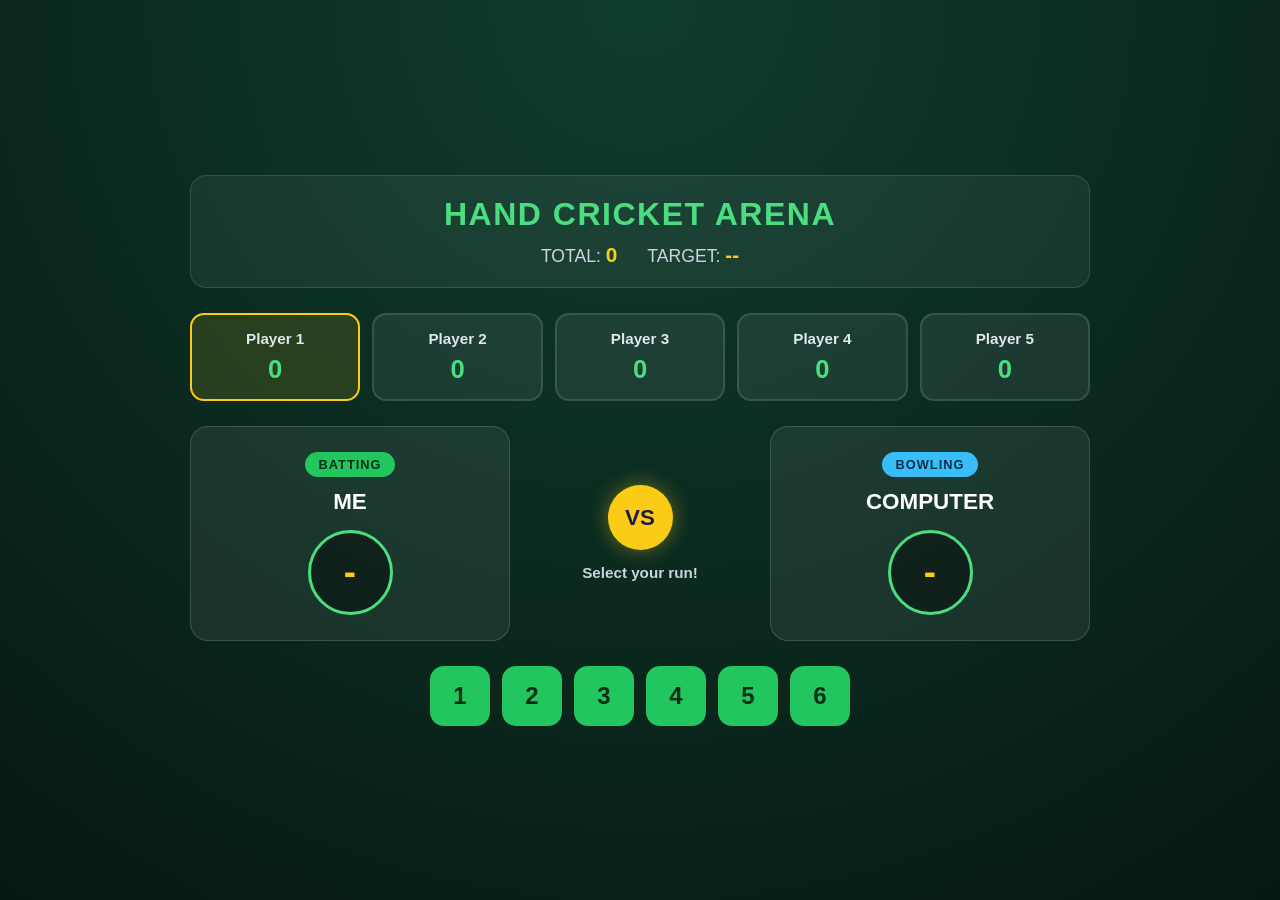
==== index.html @ 85adc46b "Initial project upload" ====
<!DOCTYPE html>
<html lang="en">

<head>
    <meta charset="UTF-8">
    <meta name="viewport" content="width=device-width, initial-scale=1.0" />
    <title>Hand Cricket - Match Arena</title>
    <link rel="stylesheet" href="./index.css" type="text/css" />
</head>

<body>
    <main class="index-overall">
        <div class="game-wrapper">
        <!-- 1. Game Title -->
        <header class="game-header">
            <h1 class="game-title">HAND CRICKET ARENA</h1>
            <div class="total-board">
                <span>TOTAL: <strong id="totalScore">0</strong></span>
                <span>TARGET: <strong id="targetScore">--</strong></span>
            </div>
        </header>

        <!-- 2. Five Player Boxes (Name + Individual Score) -->
        <section class="players-grid">
            <div class="player-box active-batter" id="box1">
                <div class="p-name" id="name1">Player 1</div>
                <div class="p-score" id="score1">0</div>
            </div>

            <div class="player-box" id="box2">
                <div class="p-name" id="name2">Player 2</div>
                <div class="p-score" id="score2">0</div>
            </div>

            <div class="player-box" id="box3">
                <div class="p-name" id="name3">Player 3</div>
                <div class="p-score" id="score3">0</div>
            </div>

            <div class="player-box" id="box4">
                <div class="p-name" id="name4">Player 4</div>
                <div class="p-score" id="score4">0</div>
            </div>

            <div class="player-box" id="box5">
                <div class="p-name" id="name5">Player 5</div>
                <div class="p-score" id="score5">0</div>
            </div>
        </section>

        <!-- 3. Three Boxes: Me | VS | Computer -->
        <section class="arena-grid">
            <!-- Box 1: Me -->
            <div class="arena-box side-box">
                <span class="role-tag batting-tag" id="meRole">BATTING</span>
                <h2>ME</h2>
                <div class="move-display" id="meMove">-</div>
            </div>

            <!-- Box 2: VS -->
            <div class="arena-box vs-box">
                <div class="vs-circle">VS</div>
                <p class="status-msg" id="commentary">Select your run!</p>
            </div>

            <!-- Box 3: Computer -->
            <div class="arena-box side-box">
                <span class="role-tag bowling-tag" id="compRole">BOWLING</span>
                <h2>COMPUTER</h2>
                <div class="move-display" id="compMove">-</div>
            </div>
        </section>

        <!-- Run Controls for your JS Logic -->
        <section class="controls">
            <button class="run-btn" data-run="1">1</button>
            <button class="run-btn" data-run="2">2</button>
            <button class="run-btn" data-run="3">3</button>
            <button class="run-btn" data-run="4">4</button>
            <button class="run-btn" data-run="5">5</button>
            <button class="run-btn" data-run="6">6</button>
        </section>
    </div>
    </main>
    <script src="./index.js"></script>
</body>

</html>
---- index.css ----
/* Toss page */

* {
  margin: 0;
  padding: 0;
  box-sizing: border-box;
  font-family: 'Rubik', sans-serif;
}

.toss-overall {
  background: radial-gradient(circle at top, #0f3d2e, #061812);
  color: #ffffff;
  min-height: 100vh;
  display: flex;
  justify-content: center;
  align-items: center;
}

.container {
  background: rgba(255, 255, 255, 0.06);
  border: 1px solid rgba(255, 255, 255, 0.15);
  border-radius: 20px;
  padding: 40px 30px;
  width: 90%;
  max-width: 450px;
  text-align: center;
  backdrop-filter: blur(10px);
  box-shadow: 0 15px 35px rgba(0, 0, 0, 0.5);
}

.title {
  font-size: 2.2rem;
  font-weight: 800;
  letter-spacing: 2px;
  color: #4ade80;
}

.subtitle {
  font-size: 1.1rem;
  color: #cbd5e1;
  margin-top: 8px;
}

.coin-display {
  margin: 35px 0;
  display: flex;
  justify-content: center;
}

.coin {
  width: 130px;
  height: 130px;
  border-radius: 50%;
  background: linear-gradient(145deg, #facc15, #ca8a04);
  color: #1e1b4b;
  font-size: 1.6rem;
  font-weight: 800;
  display: flex;
  justify-content: center;
  align-items: center;
  border: 6px solid #fef08a;
  box-shadow: 0 10px 25px rgba(250, 204, 21, 0.4);
}

.btn-group {
  display: flex;
  gap: 20px;
  justify-content: center;
}

.toss-btn {
  flex: 1;
  padding: 15px;
  font-size: 1.1rem;
  font-weight: 600;
  border: none;
  border-radius: 12px;
  background: #22c55e;
  color: #052e16;
  cursor: pointer;
  transition: transform 0.2s, background 0.2s;
}

.toss-btn:hover {
  background: #4ade80;
  transform: translateY(-3px);
}

.result-text {
  margin-top: 25px;
  font-size: 1rem;
  color: #94a3b8;
}

/* batting or bowling choose page */



.bat-or-bowl-overall {
  background: radial-gradient(circle at top, #0f3d2e, #061812);
  color: #ffffff;
  min-height: 100vh;
  display: flex;
  justify-content: center;
  align-items: center;
}

.container1 {
  width: 90%;
  max-width: 600px;
  text-align: center;
  padding: 30px;
}

.badge {
  background: #facc15;
  color: #1e1b4b;
  padding: 6px 16px;
  border-radius: 50px;
  font-size: 0.75rem;
  font-weight: 800;
  letter-spacing: 1px;
}

.title1 {
  font-size: 2.3rem;
  margin-top: 15px;
  font-weight: 800;
}

.subtitle1 {
  color: #94a3b8;
  margin-top: 6px;
  margin-bottom: 35px;
}

.choice-cards {
  display: flex;
  gap: 25px;
  justify-content: center;
  flex-wrap: wrap;
}

.card {
  background: rgba(255, 255, 255, 0.07);
  border: 2px solid rgba(255, 255, 255, 0.12);
  border-radius: 20px;
  padding: 35px 25px;
  width: 240px;
  cursor: pointer;
  transition: all 0.25s ease;
}

.card:hover {
  border-color: #4ade80;
  background: rgba(74, 222, 128, 0.12);
  transform: translateY(-6px);
}

.icon {
  font-size: 3.5rem;
  margin-bottom: 15px;
}

.card h2 {
  font-size: 1.4rem;
  color: #4ade80;
  margin-bottom: 8px;
}

.card p {
  font-size: 0.9rem;
  color: #cbd5e1;
}

/* player choose page */


.player-overall {
  background: radial-gradient(circle at top, #0f3d2e, #061812);
  color: #ffffff;
  min-height: 100vh;
  display: flex;
  justify-content: center;
  align-items: center;
  padding: 20px;
}

.container2 {
  background: rgba(255, 255, 255, 0.06);
  border: 1px solid rgba(255, 255, 255, 0.15);
  border-radius: 20px;
  padding: 35px 30px;
  width: 100%;
  max-width: 480px;
  box-shadow: 0 15px 35px rgba(0, 0, 0, 0.5);
}

.title2 {
  text-align: center;
  font-size: 1.9rem;
  font-weight: 800;
  color: #4ade80;
}

.subtitle2 {
  text-align: center;
  color: #94a3b8;
  font-size: 0.95rem;
  margin-top: 5px;
  margin-bottom: 25px;
}

.input-group {
  margin-bottom: 15px;
}

.input-group label {
  display: block;
  font-size: 0.85rem;
  color: #cbd5e1;
  margin-bottom: 6px;
  font-weight: 600;
}

.input-group input {
  width: 100%;
  padding: 12px 15px;
  border-radius: 10px;
  border: 1px solid rgba(255, 255, 255, 0.2);
  background: rgba(0, 0, 0, 0.35);
  color: #ffffff;
  font-size: 1rem;
  outline: none;
  transition: border-color 0.2s;
}

.input-group input:focus {
  border-color: #4ade80;
}

.start-btn {
  width: 100%;
  margin-top: 15px;
  padding: 15px;
  background: #22c55e;
  color: #052e16;
  font-size: 1.1rem;
  font-weight: 800;
  border: none;
  border-radius: 12px;
  cursor: pointer;
  transition: background 0.2s, transform 0.2s;
}

.start-btn:hover {
  background: #4ade80;
  transform: translateY(-2px);
}

/* game  page */

.index-overall {
  background: radial-gradient(circle at top, #0f3d2e, #061812);
  color: #ffffff;
  min-height: 100vh;
  display: flex;
  justify-content: center;
  align-items: center;
  padding: 20px;
}

.game-wrapper {
  width: 100%;
  max-width: 900px;
  display: flex;
  flex-direction: column;
  gap: 25px;
}

/* Header */
.game-header {
  text-align: center;
  background: rgba(255, 255, 255, 0.06);
  padding: 20px;
  border-radius: 16px;
  border: 1px solid rgba(255, 255, 255, 0.12);
}

.game-title {
  font-size: 2rem;
  font-weight: 800;
  color: #4ade80;
  letter-spacing: 1.5px;
}

.total-board {
  margin-top: 10px;
  display: flex;
  justify-content: center;
  gap: 30px;
  font-size: 1.1rem;
  color: #cbd5e1;
}

.total-board strong {
  color: #facc15;
  font-size: 1.3rem;
}

/* 5 Player Boxes */
.players-grid {
  display: grid;
  grid-template-columns: repeat(5, 1fr);
  gap: 12px;
}

.player-box {
  background: rgba(255, 255, 255, 0.07);
  border: 2px solid rgba(255, 255, 255, 0.12);
  border-radius: 14px;
  padding: 15px 10px;
  text-align: center;
  transition: 0.2s;
}

.player-box.active-batter {
  border-color: #facc15;
  background: rgba(250, 204, 21, 0.12);
}

.player-box.out {
  opacity: 0.45;
  border-color: #ef4444;
}

.p-name {
  font-size: 0.95rem;
  font-weight: 600;
  color: #e2e8f0;
  white-space: nowrap;
  overflow: hidden;
  text-overflow: ellipsis;
  margin-bottom: 8px;
}

.p-score {
  font-size: 1.6rem;
  font-weight: 800;
  color: #4ade80;
}

/* 3 Boxes: Me | VS | Computer */
.arena-grid {
  display: grid;
  grid-template-columns: 1fr 0.7fr 1fr;
  gap: 18px;
  align-items: stretch;
}

.arena-box {
  background: rgba(255, 255, 255, 0.07);
  border: 1px solid rgba(255, 255, 255, 0.15);
  border-radius: 18px;
  padding: 25px 15px;
  display: flex;
  flex-direction: column;
  align-items: center;
  justify-content: center;
  text-align: center;
}

.role-tag {
  padding: 5px 14px;
  border-radius: 50px;
  font-size: 0.8rem;
  font-weight: 800;
  letter-spacing: 1px;
  margin-bottom: 12px;
}

.batting-tag {
  background: #22c55e;
  color: #052e16;
}

.bowling-tag {
  background: #38bdf8;
  color: #082f49;
}

.side-box h2 {
  font-size: 1.4rem;
  font-weight: 800;
  margin-bottom: 15px;
}

.move-display {
  width: 85px;
  height: 85px;
  border-radius: 50%;
  background: rgba(0, 0, 0, 0.4);
  border: 3px solid #4ade80;
  display: flex;
  justify-content: center;
  align-items: center;
  font-size: 2.3rem;
  font-weight: 800;
  color: #facc15;
}

.vs-box {
  background: transparent;
  border: none;
}

.vs-circle {
  width: 65px;
  height: 65px;
  border-radius: 50%;
  background: #facc15;
  color: #1e1b4b;
  font-size: 1.4rem;
  font-weight: 800;
  display: flex;
  justify-content: center;
  align-items: center;
  box-shadow: 0 0 20px rgba(250, 204, 21, 0.4);
}

.status-msg {
  margin-top: 14px;
  font-size: 0.95rem;
  color: #cbd5e1;
  font-weight: 600;
}

/* Number Buttons */
.controls {
  display: flex;
  justify-content: center;
  gap: 12px;
  flex-wrap: wrap;
}

.run-btn {
  width: 60px;
  height: 60px;
  border-radius: 14px;
  border: none;
  background: #22c55e;
  color: #052e16;
  font-size: 1.5rem;
  font-weight: 800;
  cursor: pointer;
  transition: transform 0.15s, background 0.15s;
}

.run-btn:hover {
  background: #4ade80;
  transform: translateY(-4px);
}

/* Responsive */
@media (max-width: 700px) {
  .players-grid {
    grid-template-columns: repeat(2, 1fr);
  }
  .arena-grid {
    grid-template-columns: 1fr;
  }
}

/* win page */

.win-overall {
  background: radial-gradient(circle at top, #064e3b, #022c22);
  color: #ffffff;
  min-height: 100vh;
  display: flex;
  justify-content: center;
  align-items: center;
  padding: 20px;
}

.result-card {
  background: rgba(255, 255, 255, 0.08);
  border: 2px solid #4ade80;
  border-radius: 24px;
  padding: 45px 35px;
  max-width: 460px;
  width: 100%;
  text-align: center;
  box-shadow: 0 20px 50px rgba(74, 222, 128, 0.25);
}

.trophy {
  font-size: 4.5rem;
  margin-bottom: 10px;
}

.status-title {
  font-size: 2.6rem;
  font-weight: 800;
  color: #facc15;
  letter-spacing: 2px;
}

.status-desc {
  color: #d1fae5;
  margin-top: 10px;
  line-height: 1.5;
  font-size: 1rem;
}

.summary-box {
  display: flex;
  justify-content: space-around;
  background: rgba(0, 0, 0, 0.35);
  border-radius: 14px;
  padding: 20px;
  margin: 28px 0;
}

.stat span {
  display: block;
  font-size: 0.75rem;
  color: #94a3b8;
  margin-bottom: 5px;
  font-weight: 600;
}

.stat strong {
  font-size: 1.8rem;
  color: #4ade80;
}

.again-btn {
  width: 100%;
  padding: 15px;
  background: #facc15;
  color: #1e1b4b;
  font-size: 1.1rem;
  font-weight: 800;
  border: none;
  border-radius: 12px;
  cursor: pointer;
  transition: transform 0.2s, background 0.2s;
}

.again-btn:hover {
  background: #fde047;
  transform: translateY(-3px);
}

/* loss page */

.loss-overall {
  background: radial-gradient(circle at top, #450a0a, #1c0505);
  color: #ffffff;
  min-height: 100vh;
  display: flex;
  justify-content: center;
  align-items: center;
  padding: 20px;
}

.result-card1 {
  background: rgba(255, 255, 255, 0.06);
  border: 2px solid #ef4444;
  border-radius: 24px;
  padding: 45px 35px;
  max-width: 460px;
  width: 100%;
  text-align: center;
  box-shadow: 0 20px 50px rgba(239, 68, 68, 0.25);
}

.emoji1 {
  font-size: 4.5rem;
  margin-bottom: 10px;
}

.status-title1 {
  font-size: 2.6rem;
  font-weight: 800;
  color: #f87171;
  letter-spacing: 2px;
}

.status-desc1 {
  color: #fecaca;
  margin-top: 10px;
  line-height: 1.5;
  font-size: 1rem;
}

.summary-box1 {
  display: flex;
  justify-content: space-around;
  background: rgba(0, 0, 0, 0.35);
  border-radius: 14px;
  padding: 20px;
  margin: 28px 0;
}

.stat1 span {
  display: block;
  font-size: 0.75rem;
  color: #94a3b8;
  margin-bottom: 5px;
  font-weight: 600;
}

.stat1 strong {
  font-size: 1.8rem;
  color: #f87171;
}

.again-btn1 {
  width: 100%;
  padding: 15px;
  background: #ef4444;
  color: #ffffff;
  font-size: 1.1rem;
  font-weight: 800;
  border: none;
  border-radius: 12px;
  cursor: pointer;
  transition: transform 0.2s, background 0.2s;
}

.again-btn1:hover {
  background: #f87171;
  transform: translateY(-3px);
}
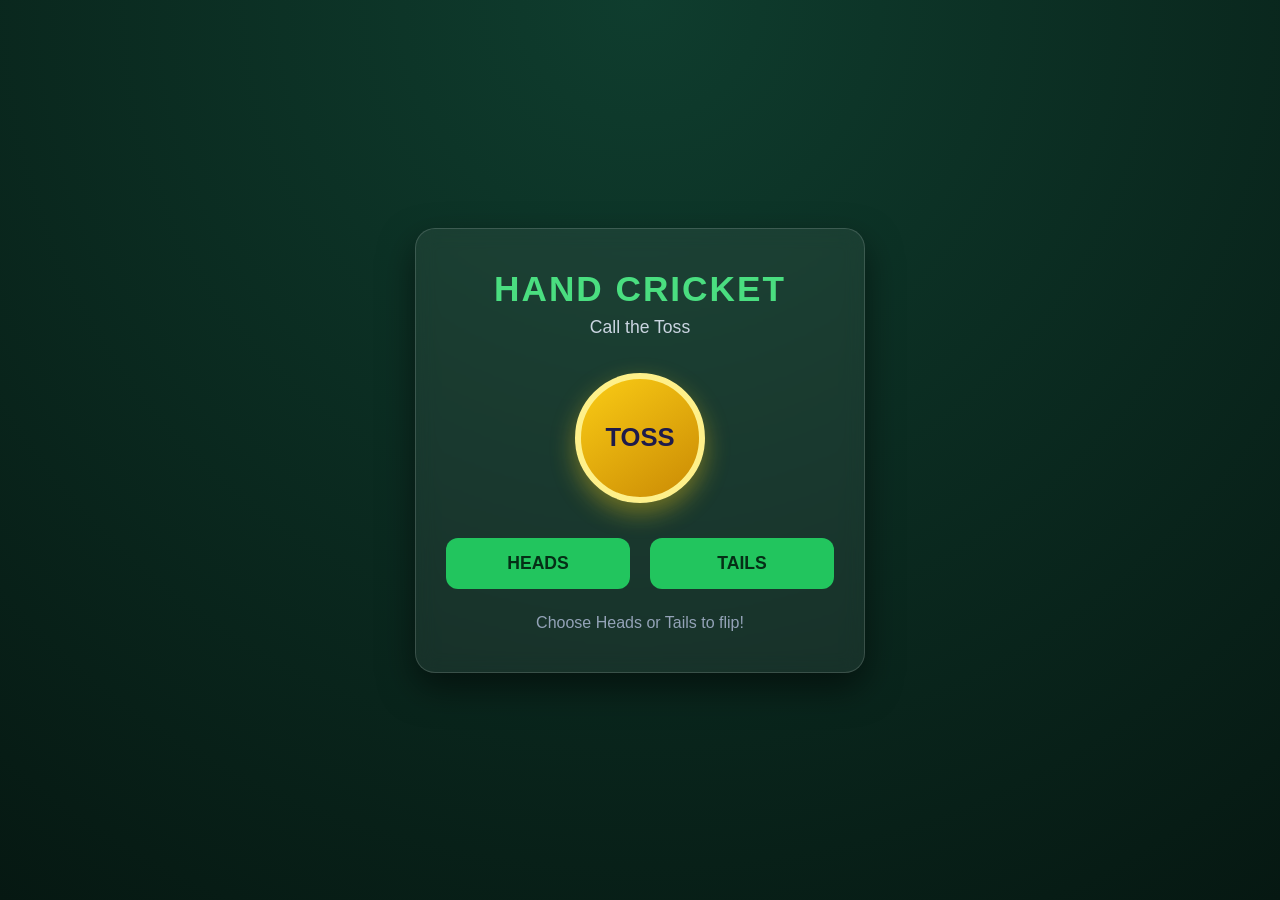
==== commit d1baac9b: "Updated design" ====
--- a/index.html
+++ b/index.html
@@ -4,82 +4,26 @@
 <head>
     <meta charset="UTF-8">
     <meta name="viewport" content="width=device-width, initial-scale=1.0" />
-    <title>Hand Cricket - Match Arena</title>
+    <title>Hand Cricket - Toss</title>
     <link rel="stylesheet" href="./index.css" type="text/css" />
 </head>
 
 <body>
-    <main class="index-overall">
-        <div class="game-wrapper">
-        <!-- 1. Game Title -->
-        <header class="game-header">
-            <h1 class="game-title">HAND CRICKET ARENA</h1>
-            <div class="total-board">
-                <span>TOTAL: <strong id="totalScore">0</strong></span>
-                <span>TARGET: <strong id="targetScore">--</strong></span>
-            </div>
-        </header>
+    <main class="toss-overall">
+        <div class="container">
+        <h1 class="title">HAND CRICKET</h1>
+        <p class="subtitle" id="tossResult">Call the Toss</p>
 
-        <!-- 2. Five Player Boxes (Name + Individual Score) -->
-        <section class="players-grid">
-            <div class="player-box active-batter" id="box1">
-                <div class="p-name" id="name1">Player 1</div>
-                <div class="p-score" id="score1">0</div>
-            </div>
+        <div class="coin-display">
+            <div class="coin" id="coin">TOSS</div>
+        </div>
 
-            <div class="player-box" id="box2">
-                <div class="p-name" id="name2">Player 2</div>
-                <div class="p-score" id="score2">0</div>
-            </div>
+        <div class="btn-group">
+            <button class="toss-btn" onclick="matchToss('heads')">HEADS</button>
+            <button class="toss-btn" onclick="matchToss('tails')">TAILS</button>
+        </div>
 
-            <div class="player-box" id="box3">
-                <div class="p-name" id="name3">Player 3</div>
-                <div class="p-score" id="score3">0</div>
-            </div>
-
-            <div class="player-box" id="box4">
-                <div class="p-name" id="name4">Player 4</div>
-                <div class="p-score" id="score4">0</div>
-            </div>
-
-            <div class="player-box" id="box5">
-                <div class="p-name" id="name5">Player 5</div>
-                <div class="p-score" id="score5">0</div>
-            </div>
-        </section>
-
-        <!-- 3. Three Boxes: Me | VS | Computer -->
-        <section class="arena-grid">
-            <!-- Box 1: Me -->
-            <div class="arena-box side-box">
-                <span class="role-tag batting-tag" id="meRole">BATTING</span>
-                <h2>ME</h2>
-                <div class="move-display" id="meMove">-</div>
-            </div>
-
-            <!-- Box 2: VS -->
-            <div class="arena-box vs-box">
-                <div class="vs-circle">VS</div>
-                <p class="status-msg" id="commentary">Select your run!</p>
-            </div>
-
-            <!-- Box 3: Computer -->
-            <div class="arena-box side-box">
-                <span class="role-tag bowling-tag" id="compRole">BOWLING</span>
-                <h2>COMPUTER</h2>
-                <div class="move-display" id="compMove">-</div>
-            </div>
-        </section>
-
-        <!-- Run Controls for your JS Logic -->
-        <section class="controls">
-            <button class="run-btn" data-run="1">1</button>
-            <button class="run-btn" data-run="2">2</button>
-            <button class="run-btn" data-run="3">3</button>
-            <button class="run-btn" data-run="4">4</button>
-            <button class="run-btn" data-run="5">5</button>
-            <button class="run-btn" data-run="6">6</button>
-        </section>
+        <p class="result-text" id="tossResult">Choose Heads or Tails to flip!</p>
     </div>
     </main>
     <script src="./index.js"></script>
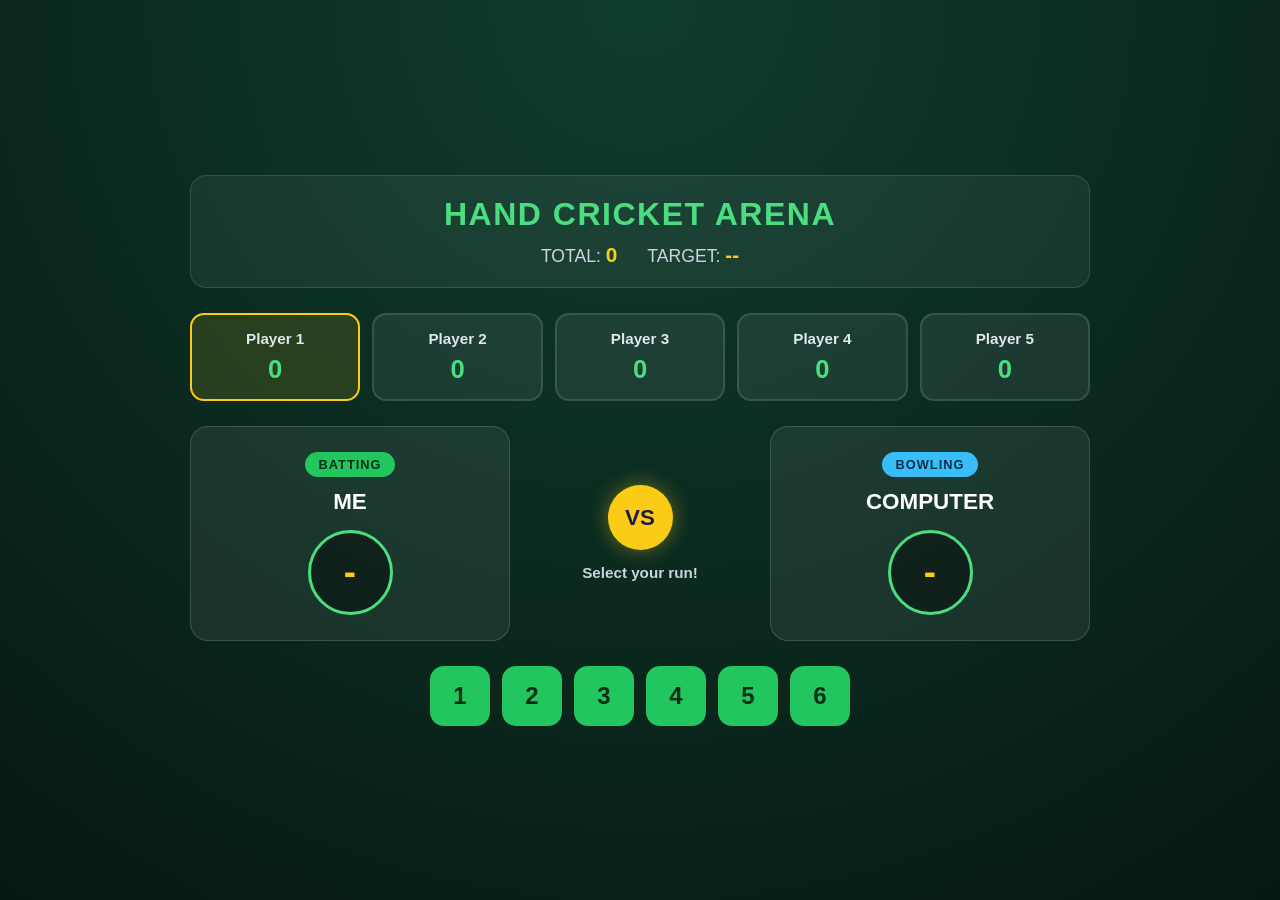
==== commit cee9583b: "Updated design" ====
--- a/index.html
+++ b/index.html
@@ -4,26 +4,82 @@
 <head>
     <meta charset="UTF-8">
     <meta name="viewport" content="width=device-width, initial-scale=1.0" />
-    <title>Hand Cricket - Toss</title>
+    <title>Hand Cricket - Match Arena</title>
     <link rel="stylesheet" href="./index.css" type="text/css" />
 </head>
 
 <body>
-    <main class="toss-overall">
-        <div class="container">
-        <h1 class="title">HAND CRICKET</h1>
-        <p class="subtitle" id="tossResult">Call the Toss</p>
+    <main class="index-overall">
+        <div class="game-wrapper">
+        <!-- 1. Game Title -->
+        <header class="game-header">
+            <h1 class="game-title">HAND CRICKET ARENA</h1>
+            <div class="total-board">
+                <span>TOTAL: <strong id="totalScore">0</strong></span>
+                <span>TARGET: <strong id="targetScore">--</strong></span>
+            </div>
+        </header>
 
-        <div class="coin-display">
-            <div class="coin" id="coin">TOSS</div>
-        </div>
+        <!-- 2. Five Player Boxes (Name + Individual Score) -->
+        <section class="players-grid">
+            <div class="player-box active-batter" id="box1">
+                <div class="p-name" id="name1">Player 1</div>
+                <div class="p-score" id="score1">0</div>
+            </div>
 
-        <div class="btn-group">
-            <button class="toss-btn" onclick="matchToss('heads')">HEADS</button>
-            <button class="toss-btn" onclick="matchToss('tails')">TAILS</button>
-        </div>
+            <div class="player-box" id="box2">
+                <div class="p-name" id="name2">Player 2</div>
+                <div class="p-score" id="score2">0</div>
+            </div>
 
-        <p class="result-text" id="tossResult">Choose Heads or Tails to flip!</p>
+            <div class="player-box" id="box3">
+                <div class="p-name" id="name3">Player 3</div>
+                <div class="p-score" id="score3">0</div>
+            </div>
+
+            <div class="player-box" id="box4">
+                <div class="p-name" id="name4">Player 4</div>
+                <div class="p-score" id="score4">0</div>
+            </div>
+
+            <div class="player-box" id="box5">
+                <div class="p-name" id="name5">Player 5</div>
+                <div class="p-score" id="score5">0</div>
+            </div>
+        </section>
+
+        <!-- 3. Three Boxes: Me | VS | Computer -->
+        <section class="arena-grid">
+            <!-- Box 1: Me -->
+            <div class="arena-box side-box">
+                <span class="role-tag batting-tag" id="meRole">BATTING</span>
+                <h2>ME</h2>
+                <div class="move-display" id="meMove">-</div>
+            </div>
+
+            <!-- Box 2: VS -->
+            <div class="arena-box vs-box">
+                <div class="vs-circle">VS</div>
+                <p class="status-msg" id="commentary">Select your run!</p>
+            </div>
+
+            <!-- Box 3: Computer -->
+            <div class="arena-box side-box">
+                <span class="role-tag bowling-tag" id="compRole">BOWLING</span>
+                <h2>COMPUTER</h2>
+                <div class="move-display" id="compMove">-</div>
+            </div>
+        </section>
+
+        <!-- Run Controls for your JS Logic -->
+        <section class="controls">
+            <button class="run-btn" data-run="1">1</button>
+            <button class="run-btn" data-run="2">2</button>
+            <button class="run-btn" data-run="3">3</button>
+            <button class="run-btn" data-run="4">4</button>
+            <button class="run-btn" data-run="5">5</button>
+            <button class="run-btn" data-run="6">6</button>
+        </section>
     </div>
     </main>
     <script src="./index.js"></script>
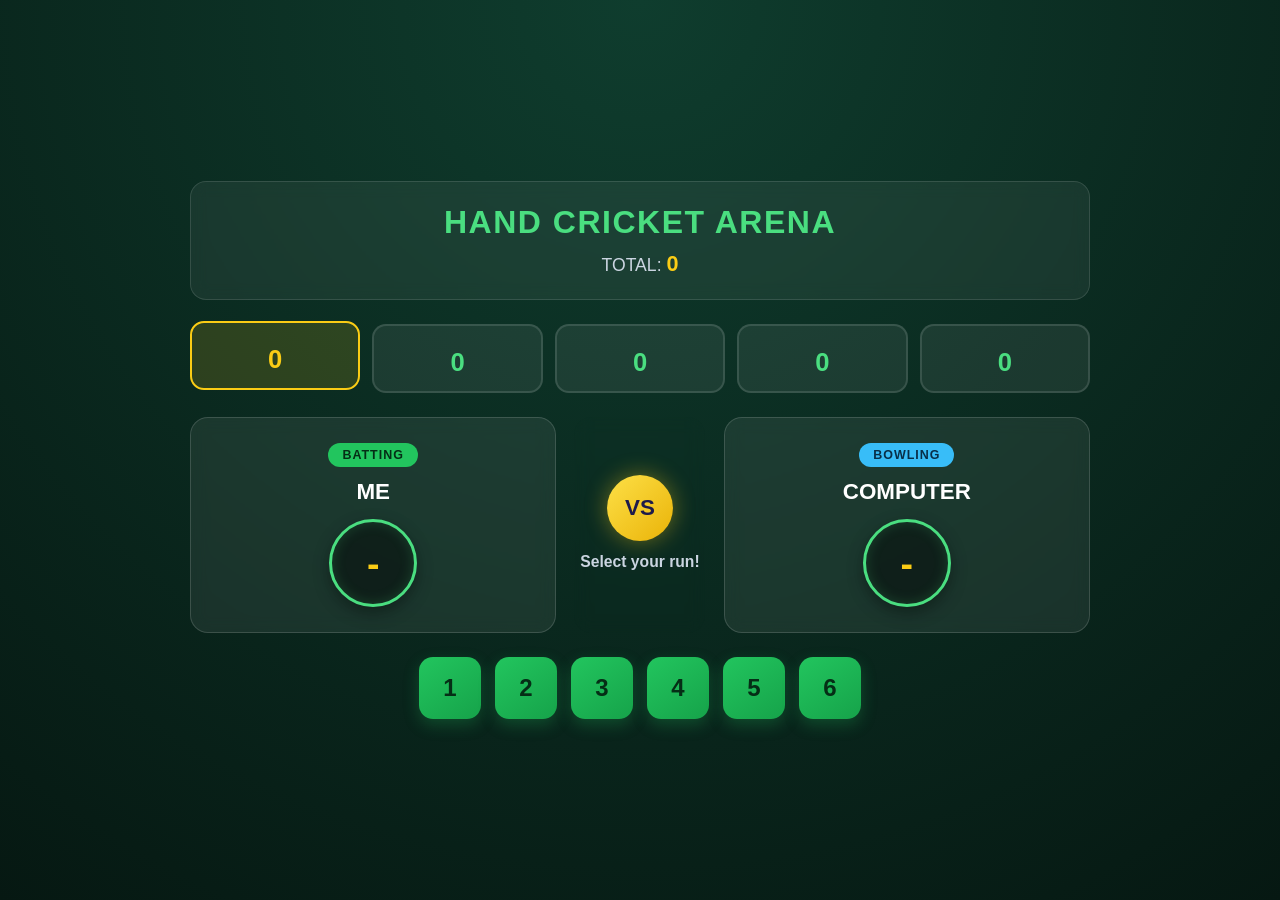
==== commit f705fe5a: "Updated design" ====
--- a/index.html
+++ b/index.html
@@ -16,34 +16,33 @@
             <h1 class="game-title">HAND CRICKET ARENA</h1>
             <div class="total-board">
                 <span>TOTAL: <strong id="totalScore">0</strong></span>
-                <span>TARGET: <strong id="targetScore">--</strong></span>
             </div>
         </header>
 
         <!-- 2. Five Player Boxes (Name + Individual Score) -->
         <section class="players-grid">
             <div class="player-box active-batter" id="box1">
-                <div class="p-name" id="name1">Player 1</div>
+                <div class="p-name"><h4 id="name1"> Player 1 </h4></div>
                 <div class="p-score" id="score1">0</div>
             </div>
 
             <div class="player-box" id="box2">
-                <div class="p-name" id="name2">Player 2</div>
+                <div class="p-name"><h4 id="name2"> Player 2 </h4></div>
                 <div class="p-score" id="score2">0</div>
             </div>
 
             <div class="player-box" id="box3">
-                <div class="p-name" id="name3">Player 3</div>
+                <div class="p-name"><h4 id="name3"> Player 3 </h4></div>
                 <div class="p-score" id="score3">0</div>
             </div>
 
             <div class="player-box" id="box4">
-                <div class="p-name" id="name4">Player 4</div>
+                <div class="p-name"><h4 id="name4"> Player 4 </h4></div>
                 <div class="p-score" id="score4">0</div>
             </div>
 
             <div class="player-box" id="box5">
-                <div class="p-name" id="name5">Player 5</div>
+                <div class="p-name"><h4 id="name5"> Player 5 </h4></div>
                 <div class="p-score" id="score5">0</div>
             </div>
         </section>
--- a/index.css
+++ b/index.css
@@ -1,4 +1,4 @@
-/* Toss page */
+/* player choose page */
 
 * {
   margin: 0;
@@ -6,175 +6,6 @@
   box-sizing: border-box;
   font-family: 'Rubik', sans-serif;
 }
-
-.toss-overall {
-  background: radial-gradient(circle at top, #0f3d2e, #061812);
-  color: #ffffff;
-  min-height: 100vh;
-  display: flex;
-  justify-content: center;
-  align-items: center;
-}
-
-.container {
-  background: rgba(255, 255, 255, 0.06);
-  border: 1px solid rgba(255, 255, 255, 0.15);
-  border-radius: 20px;
-  padding: 40px 30px;
-  width: 90%;
-  max-width: 450px;
-  text-align: center;
-  backdrop-filter: blur(10px);
-  box-shadow: 0 15px 35px rgba(0, 0, 0, 0.5);
-}
-
-.title {
-  font-size: 2.2rem;
-  font-weight: 800;
-  letter-spacing: 2px;
-  color: #4ade80;
-}
-
-.subtitle {
-  font-size: 1.1rem;
-  color: #cbd5e1;
-  margin-top: 8px;
-}
-
-.coin-display {
-  margin: 35px 0;
-  display: flex;
-  justify-content: center;
-}
-
-.coin {
-  width: 130px;
-  height: 130px;
-  border-radius: 50%;
-  background: linear-gradient(145deg, #facc15, #ca8a04);
-  color: #1e1b4b;
-  font-size: 1.6rem;
-  font-weight: 800;
-  display: flex;
-  justify-content: center;
-  align-items: center;
-  border: 6px solid #fef08a;
-  box-shadow: 0 10px 25px rgba(250, 204, 21, 0.4);
-}
-
-.btn-group {
-  display: flex;
-  gap: 20px;
-  justify-content: center;
-}
-
-.toss-btn {
-  flex: 1;
-  padding: 15px;
-  font-size: 1.1rem;
-  font-weight: 600;
-  border: none;
-  border-radius: 12px;
-  background: #22c55e;
-  color: #052e16;
-  cursor: pointer;
-  transition: transform 0.2s, background 0.2s;
-}
-
-.toss-btn:hover {
-  background: #4ade80;
-  transform: translateY(-3px);
-}
-
-.result-text {
-  margin-top: 25px;
-  font-size: 1rem;
-  color: #94a3b8;
-}
-
-/* batting or bowling choose page */
-
-
-
-.bat-or-bowl-overall {
-  background: radial-gradient(circle at top, #0f3d2e, #061812);
-  color: #ffffff;
-  min-height: 100vh;
-  display: flex;
-  justify-content: center;
-  align-items: center;
-}
-
-.container1 {
-  width: 90%;
-  max-width: 600px;
-  text-align: center;
-  padding: 30px;
-}
-
-.badge {
-  background: #facc15;
-  color: #1e1b4b;
-  padding: 6px 16px;
-  border-radius: 50px;
-  font-size: 0.75rem;
-  font-weight: 800;
-  letter-spacing: 1px;
-}
-
-.title1 {
-  font-size: 2.3rem;
-  margin-top: 15px;
-  font-weight: 800;
-}
-
-.subtitle1 {
-  color: #94a3b8;
-  margin-top: 6px;
-  margin-bottom: 35px;
-}
-
-.choice-cards {
-  display: flex;
-  gap: 25px;
-  justify-content: center;
-  flex-wrap: wrap;
-}
-
-.card {
-  background: rgba(255, 255, 255, 0.07);
-  border: 2px solid rgba(255, 255, 255, 0.12);
-  border-radius: 20px;
-  padding: 35px 25px;
-  width: 240px;
-  cursor: pointer;
-  transition: all 0.25s ease;
-}
-
-.card:hover {
-  border-color: #4ade80;
-  background: rgba(74, 222, 128, 0.12);
-  transform: translateY(-6px);
-}
-
-.icon {
-  font-size: 3.5rem;
-  margin-bottom: 15px;
-}
-
-.card h2 {
-  font-size: 1.4rem;
-  color: #4ade80;
-  margin-bottom: 8px;
-}
-
-.card p {
-  font-size: 0.9rem;
-  color: #cbd5e1;
-}
-
-/* player choose page */
-
 
 .player-overall {
   background: radial-gradient(circle at top, #0f3d2e, #061812);
@@ -633,4 +464,724 @@
 .again-btn1:hover {
   background: #f87171;
   transform: translateY(-3px);
+}
+
+/* player choose page */
+
+* {
+  margin: 0;
+  padding: 0;
+  box-sizing: border-box;
+  font-family: 'Rubik', sans-serif;
+}
+
+@keyframes fadeInUp {
+  from {
+    opacity: 0;
+    transform: translateY(18px) scale(0.98);
+  }
+  to {
+    opacity: 1;
+    transform: translateY(0) scale(1);
+  }
+}
+
+@keyframes pulseGold {
+  0%, 100% {
+    box-shadow: 0 0 0 0 rgba(250, 204, 21, 0.35);
+  }
+  50% {
+    box-shadow: 0 0 18px 3px rgba(250, 204, 21, 0.25);
+  }
+}
+
+@keyframes floatVS {
+  0%, 100% {
+    transform: translateY(0px) scale(1);
+  }
+  50% {
+    transform: translateY(-5px) scale(1.04);
+  }
+}
+
+@keyframes popMove {
+  0% {
+    transform: scale(0.75) rotate(-8deg);
+    opacity: 0.5;
+  }
+  70% {
+    transform: scale(1.08) rotate(3deg);
+  }
+  100% {
+    transform: scale(1) rotate(0deg);
+    opacity: 1;
+  }
+}
+
+@keyframes trophyBounce {
+  0%, 100% {
+    transform: translateY(0) scale(1);
+  }
+  50% {
+    transform: translateY(-10px) scale(1.06);
+  }
+}
+
+@keyframes shakeLoss {
+  0%, 100% { transform: translateX(0); }
+  20% { transform: translateX(-6px); }
+  40% { transform: translateX(6px); }
+  60% { transform: translateX(-4px); }
+  80% { transform: translateX(4px); }
+}
+
+.player-overall {
+  background: radial-gradient(circle at top, #0f3d2e, #061812);
+  color: #ffffff;
+  min-height: 100dvh;
+  display: flex;
+  justify-content: center;
+  align-items: center;
+  padding: clamp(14px, 4vw, 28px);
+}
+
+.container2 {
+  background: rgba(255, 255, 255, 0.06);
+  backdrop-filter: blur(10px);
+  border: 1px solid rgba(255, 255, 255, 0.15);
+  border-radius: 20px;
+  padding: clamp(24px, 5vw, 35px) clamp(20px, 5vw, 30px);
+  width: 100%;
+  max-width: 480px;
+  box-shadow: 0 15px 35px rgba(0, 0, 0, 0.5);
+  animation: fadeInUp 0.45s cubic-bezier(0.22, 1, 0.36, 1) both;
+}
+
+.title2 {
+  text-align: center;
+  font-size: clamp(1.5rem, 4.5vw, 1.9rem);
+  font-weight: 800;
+  color: #4ade80;
+  letter-spacing: 0.5px;
+}
+
+.subtitle2 {
+  text-align: center;
+  color: #94a3b8;
+  font-size: clamp(0.85rem, 2.5vw, 0.95rem);
+  margin-top: 6px;
+  margin-bottom: 24px;
+}
+
+.input-group {
+  margin-bottom: 15px;
+}
+
+.input-group label {
+  display: block;
+  font-size: 0.85rem;
+  color: #cbd5e1;
+  margin-bottom: 6px;
+  font-weight: 600;
+  transition: color 0.2s ease;
+}
+
+.input-group:focus-within label {
+  color: #4ade80;
+}
+
+.input-group input {
+  width: 100%;
+  padding: 12px 15px;
+  border-radius: 10px;
+  border: 1px solid rgba(255, 255, 255, 0.2);
+  background: rgba(0, 0, 0, 0.35);
+  color: #ffffff;
+  font-size: 1rem;
+  outline: none;
+  transition: border-color 0.25s ease, box-shadow 0.25s ease, background-color 0.25s ease, transform 0.2s ease;
+}
+
+.input-group input:hover {
+  border-color: rgba(74, 222, 128, 0.55);
+  background: rgba(0, 0, 0, 0.45);
+}
+
+.input-group input:focus {
+  border-color: #4ade80;
+  background: rgba(0, 0, 0, 0.55);
+  box-shadow: 0 0 0 3px rgba(74, 222, 128, 0.2);
+}
+
+.start-btn {
+  width: 100%;
+  margin-top: 15px;
+  padding: 15px;
+  background: linear-gradient(135deg, #22c55e, #16a34a);
+  color: #052e16;
+  font-size: clamp(1rem, 3vw, 1.1rem);
+  font-weight: 800;
+  border: none;
+  border-radius: 12px;
+  cursor: pointer;
+  box-shadow: 0 8px 20px rgba(34, 197, 94, 0.25);
+  transition: background 0.25s ease, transform 0.2s ease, box-shadow 0.25s ease;
+}
+
+.start-btn:hover {
+  background: linear-gradient(135deg, #4ade80, #22c55e);
+  transform: translateY(-2px);
+  box-shadow: 0 12px 24px rgba(74, 222, 128, 0.35);
+}
+
+.start-btn:active {
+  transform: translateY(0) scale(0.98);
+}
+
+/* game page */
+
+.index-overall {
+  background: radial-gradient(circle at top, #0f3d2e, #061812);
+  color: #ffffff;
+  min-height: 100dvh;
+  display: flex;
+  justify-content: center;
+  align-items: center;
+  padding: clamp(12px, 3vw, 24px);
+}
+
+.game-wrapper {
+  width: 100%;
+  max-width: 900px;
+  display: flex;
+  flex-direction: column;
+  gap: clamp(16px, 3vw, 24px);
+  animation: fadeInUp 0.4s ease both;
+}
+
+/* Header */
+.game-header {
+  text-align: center;
+  background: rgba(255, 255, 255, 0.06);
+  backdrop-filter: blur(8px);
+  padding: clamp(16px, 3vw, 22px);
+  border-radius: 16px;
+  border: 1px solid rgba(255, 255, 255, 0.12);
+  transition: border-color 0.25s ease;
+}
+
+.game-header:hover {
+  border-color: rgba(74, 222, 128, 0.35);
+}
+
+.game-title {
+  font-size: clamp(1.45rem, 4vw, 2rem);
+  font-weight: 800;
+  color: #4ade80;
+  letter-spacing: 1.5px;
+}
+
+.total-board {
+  margin-top: 10px;
+  display: flex;
+  justify-content: center;
+  align-items: center;
+  flex-wrap: wrap;
+  gap: 12px 30px;
+  font-size: clamp(0.95rem, 2.5vw, 1.1rem);
+  color: #cbd5e1;
+}
+
+.total-board strong {
+  color: #facc15;
+  font-size: clamp(1.15rem, 3vw, 1.35rem);
+  transition: transform 0.2s ease;
+}
+
+/* 5 Player Boxes */
+.players-grid {
+  display: grid;
+  grid-template-columns: repeat(5, 1fr);
+  gap: 12px;
+}
+
+.player-box {
+  background: rgba(255, 255, 255, 0.07);
+  border: 2px solid rgba(255, 255, 255, 0.12);
+  border-radius: 14px;
+  padding: 14px 10px;
+  text-align: center;
+  transition: transform 0.22s ease, border-color 0.22s ease, background-color 0.22s ease, box-shadow 0.22s ease, opacity 0.25s ease;
+}
+
+.player-box:hover:not(.out) {
+  transform: translateY(-3px);
+  border-color: rgba(74, 222, 128, 0.45);
+  background: rgba(255, 255, 255, 0.1);
+}
+
+.player-box.active-batter {
+  border-color: #facc15;
+  background: rgba(250, 204, 21, 0.14);
+  transform: translateY(-3px);
+  animation: pulseGold 2s infinite ease-in-out;
+}
+
+.player-box.out {
+  opacity: 0.45;
+  border-color: #ef4444;
+  background: rgba(239, 68, 68, 0.08);
+}
+
+.p-name {
+  font-size: 0.92rem;
+  font-weight: 600;
+  color: #e2e8f0;
+  white-space: nowrap;
+  overflow: hidden;
+  text-overflow: ellipsis;
+  margin-bottom: 8px;
+}
+
+.p-score {
+  font-size: clamp(1.3rem, 3vw, 1.6rem);
+  font-weight: 800;
+  color: #4ade80;
+}
+
+.player-box.active-batter .p-score {
+  color: #facc15;
+}
+
+.player-box.out .p-score {
+  color: #f87171;
+}
+
+/* 3 Boxes: Me | VS | Computer */
+.arena-grid {
+  display: grid;
+  grid-template-columns: 1fr auto 1fr;
+  gap: 18px;
+  align-items: stretch;
+}
+
+.arena-box {
+  background: rgba(255, 255, 255, 0.07);
+  backdrop-filter: blur(8px);
+  border: 1px solid rgba(255, 255, 255, 0.15);
+  border-radius: 18px;
+  padding: clamp(18px, 3vw, 25px) 16px;
+  display: flex;
+  flex-direction: column;
+  align-items: center;
+  justify-content: center;
+  text-align: center;
+  transition: transform 0.25s ease, border-color 0.25s ease, box-shadow 0.25s ease;
+}
+
+.side-box:hover {
+  transform: translateY(-3px);
+  border-color: rgba(74, 222, 128, 0.4);
+  box-shadow: 0 10px 24px rgba(0, 0, 0, 0.3);
+}
+
+.role-tag {
+  padding: 5px 14px;
+  border-radius: 50px;
+  font-size: 0.78rem;
+  font-weight: 800;
+  letter-spacing: 1px;
+  margin-bottom: 12px;
+  transition: transform 0.2s ease;
+}
+
+.arena-box:hover .role-tag {
+  transform: scale(1.05);
+}
+
+.batting-tag {
+  background: #22c55e;
+  color: #052e16;
+}
+
+.bowling-tag {
+  background: #38bdf8;
+  color: #082f49;
+}
+
+.side-box h2 {
+  font-size: clamp(1.15rem, 3vw, 1.4rem);
+  font-weight: 800;
+  margin-bottom: 14px;
+  word-break: break-word;
+}
+
+.move-display {
+  width: clamp(72px, 14vw, 88px);
+  height: clamp(72px, 14vw, 88px);
+  border-radius: 50%;
+  background: rgba(0, 0, 0, 0.42);
+  border: 3px solid #4ade80;
+  display: flex;
+  justify-content: center;
+  align-items: center;
+  font-size: clamp(1.75rem, 4.5vw, 2.35rem);
+  font-weight: 800;
+  color: #facc15;
+  box-shadow: inset 0 0 14px rgba(74, 222, 128, 0.18), 0 6px 16px rgba(0, 0, 0, 0.35);
+  animation: popMove 0.28s cubic-bezier(0.22, 1, 0.36, 1);
+  transition: transform 0.2s ease, border-color 0.2s ease;
+}
+
+.move-display:hover {
+  transform: scale(1.06);
+  border-color: #facc15;
+}
+
+.vs-box {
+  background: transparent;
+  border: none;
+  padding: 6px;
+}
+
+.vs-circle {
+  width: clamp(54px, 10vw, 66px);
+  height: clamp(54px, 10vw, 66px);
+  border-radius: 50%;
+  background: linear-gradient(135deg, #fde047, #eab308);
+  color: #1e1b4b;
+  font-size: clamp(1.1rem, 2.8vw, 1.4rem);
+  font-weight: 800;
+  display: flex;
+  justify-content: center;
+  align-items: center;
+  box-shadow: 0 0 22px rgba(250, 204, 21, 0.4);
+  animation: floatVS 2.6s ease-in-out infinite;
+  transition: transform 0.2s ease;
+}
+
+.vs-circle:hover {
+  transform: scale(1.12) rotate(6deg);
+}
+
+.status-msg {
+  margin-top: 12px;
+  font-size: clamp(0.88rem, 2.4vw, 0.98rem);
+  color: #cbd5e1;
+  font-weight: 600;
+  min-height: 1.4em;
+}
+
+/* Number Buttons */
+.controls {
+  display: flex;
+  justify-content: center;
+  gap: clamp(8px, 2vw, 14px);
+  flex-wrap: wrap;
+}
+
+.run-btn {
+  width: clamp(50px, 12vw, 62px);
+  height: clamp(50px, 12vw, 62px);
+  border-radius: 14px;
+  border: none;
+  background: linear-gradient(145deg, #22c55e, #16a34a);
+  color: #052e16;
+  font-size: clamp(1.2rem, 3.5vw, 1.5rem);
+  font-weight: 800;
+  cursor: pointer;
+  box-shadow: 0 6px 16px rgba(34, 197, 94, 0.25);
+  transition: transform 0.18s cubic-bezier(0.22, 1, 0.36, 1), background 0.2s ease, box-shadow 0.2s ease;
+}
+
+.run-btn:hover {
+  background: linear-gradient(145deg, #4ade80, #22c55e);
+  transform: translateY(-4px) scale(1.05);
+  box-shadow: 0 10px 22px rgba(74, 222, 128, 0.4);
+}
+
+.run-btn:active {
+  transform: translateY(0) scale(0.94);
+  box-shadow: 0 3px 8px rgba(34, 197, 94, 0.2);
+}
+
+/* Responsive Breakpoints */
+@media (max-width: 820px) {
+  .players-grid {
+    grid-template-columns: repeat(3, 1fr);
+  }
+}
+
+@media (max-width: 700px) {
+  .players-grid {
+    grid-template-columns: repeat(2, 1fr);
+    gap: 10px;
+  }
+
+  /* 5th player card spans cleanly across 2 columns */
+  .players-grid .player-box:nth-child(5) {
+    grid-column: 1 / -1;
+  }
+
+  .arena-grid {
+    grid-template-columns: 1fr;
+    gap: 12px;
+  }
+
+  .vs-box {
+    padding: 0;
+  }
+
+  .side-box {
+    padding: 18px 14px;
+  }
+}
+
+@media (max-width: 420px) {
+  .container2,
+  .result-card,
+  .result-card1 {
+    padding: 24px 18px;
+    border-radius: 18px;
+  }
+
+  .total-board {
+    gap: 8px 18px;
+  }
+
+  .summary-box,
+  .summary-box1 {
+    padding: 14px 10px;
+    gap: 8px;
+  }
+
+  .run-btn {
+    width: 46px;
+    height: 46px;
+    border-radius: 12px;
+  }
+}
+
+/* win page */
+
+.win-overall {
+  background: radial-gradient(circle at top, #064e3b, #022c22);
+  color: #ffffff;
+  min-height: 100dvh;
+  display: flex;
+  justify-content: center;
+  align-items: center;
+  padding: clamp(14px, 4vw, 24px);
+}
+
+.result-card {
+  background: rgba(255, 255, 255, 0.08);
+  backdrop-filter: blur(10px);
+  border: 2px solid #4ade80;
+  border-radius: 24px;
+  padding: clamp(28px, 6vw, 45px) clamp(20px, 5vw, 35px);
+  max-width: 460px;
+  width: 100%;
+  text-align: center;
+  box-shadow: 0 20px 50px rgba(74, 222, 128, 0.25);
+  animation: fadeInUp 0.45s cubic-bezier(0.22, 1, 0.36, 1) both;
+  transition: transform 0.25s ease, box-shadow 0.25s ease;
+}
+
+.result-card:hover {
+  transform: translateY(-4px);
+  box-shadow: 0 24px 55px rgba(74, 222, 128, 0.35);
+}
+
+.trophy {
+  font-size: clamp(3.2rem, 10vw, 4.5rem);
+  margin-bottom: 10px;
+  display: inline-block;
+  animation: trophyBounce 2s ease-in-out infinite;
+}
+
+.status-title {
+  font-size: clamp(1.9rem, 6vw, 2.6rem);
+  font-weight: 800;
+  color: #facc15;
+  letter-spacing: 2px;
+}
+
+.status-desc {
+  color: #d1fae5;
+  margin-top: 10px;
+  line-height: 1.5;
+  font-size: clamp(0.92rem, 2.6vw, 1rem);
+}
+
+.summary-box {
+  display: flex;
+  justify-content: space-around;
+  flex-wrap: wrap;
+  gap: 12px;
+  background: rgba(0, 0, 0, 0.35);
+  border-radius: 14px;
+  padding: 20px;
+  margin: 26px 0;
+}
+
+.stat {
+  transition: transform 0.2s ease;
+}
+
+.stat:hover {
+  transform: translateY(-2px);
+}
+
+.stat span {
+  display: block;
+  font-size: 0.75rem;
+  color: #94a3b8;
+  margin-bottom: 5px;
+  font-weight: 600;
+}
+
+.stat strong {
+  font-size: clamp(1.4rem, 4vw, 1.8rem);
+  color: #4ade80;
+}
+
+.again-btn {
+  width: 100%;
+  padding: 15px;
+  background: linear-gradient(135deg, #fde047, #facc15);
+  color: #1e1b4b;
+  font-size: clamp(1rem, 3vw, 1.1rem);
+  font-weight: 800;
+  border: none;
+  border-radius: 12px;
+  cursor: pointer;
+  box-shadow: 0 8px 20px rgba(250, 204, 21, 0.25);
+  transition: transform 0.2s ease, background 0.25s ease, box-shadow 0.25s ease;
+}
+
+.again-btn:hover {
+  background: linear-gradient(135deg, #fef08a, #fde047);
+  transform: translateY(-3px);
+  box-shadow: 0 12px 26px rgba(250, 204, 21, 0.4);
+}
+
+.again-btn:active {
+  transform: translateY(0) scale(0.98);
+}
+
+/* loss page */
+
+.loss-overall {
+  background: radial-gradient(circle at top, #450a0a, #1c0505);
+  color: #ffffff;
+  min-height: 100dvh;
+  display: flex;
+  justify-content: center;
+  align-items: center;
+  padding: clamp(14px, 4vw, 24px);
+}
+
+.result-card1 {
+  background: rgba(255, 255, 255, 0.06);
+  backdrop-filter: blur(10px);
+  border: 2px solid #ef4444;
+  border-radius: 24px;
+  padding: clamp(28px, 6vw, 45px) clamp(20px, 5vw, 35px);
+  max-width: 460px;
+  width: 100%;
+  text-align: center;
+  box-shadow: 0 20px 50px rgba(239, 68, 68, 0.25);
+  animation: fadeInUp 0.4s ease both, shakeLoss 0.45s ease 0.15s;
+  transition: transform 0.25s ease, box-shadow 0.25s ease;
+}
+
+.result-card1:hover {
+  transform: translateY(-4px);
+  box-shadow: 0 24px 55px rgba(239, 68, 68, 0.35);
+}
+
+.emoji1 {
+  font-size: clamp(3.2rem, 10vw, 4.5rem);
+  margin-bottom: 10px;
+  display: inline-block;
+}
+
+.status-title1 {
+  font-size: clamp(1.9rem, 6vw, 2.6rem);
+  font-weight: 800;
+  color: #f87171;
+  letter-spacing: 2px;
+}
+
+.status-desc1 {
+  color: #fecaca;
+  margin-top: 10px;
+  line-height: 1.5;
+  font-size: clamp(0.92rem, 2.6vw, 1rem);
+}
+
+.summary-box1 {
+  display: flex;
+  justify-content: space-around;
+  flex-wrap: wrap;
+  gap: 12px;
+  background: rgba(0, 0, 0, 0.35);
+  border-radius: 14px;
+  padding: 20px;
+  margin: 26px 0;
+}
+
+.stat1 {
+  transition: transform 0.2s ease;
+}
+
+.stat1:hover {
+  transform: translateY(-2px);
+}
+
+.stat1 span {
+  display: block;
+  font-size: 0.75rem;
+  color: #94a3b8;
+  margin-bottom: 5px;
+  font-weight: 600;
+}
+
+.stat1 strong {
+  font-size: clamp(1.4rem, 4vw, 1.8rem);
+  color: #f87171;
+}
+
+.again-btn1 {
+  width: 100%;
+  padding: 15px;
+  background: linear-gradient(135deg, #ef4444, #dc2626);
+  color: #ffffff;
+  font-size: clamp(1rem, 3vw, 1.1rem);
+  font-weight: 800;
+  border: none;
+  border-radius: 12px;
+  cursor: pointer;
+  box-shadow: 0 8px 20px rgba(239, 68, 68, 0.25);
+  transition: transform 0.2s ease, background 0.25s ease, box-shadow 0.25s ease;
+}
+
+.again-btn1:hover {
+  background: linear-gradient(135deg, #f87171, #ef4444);
+  transform: translateY(-3px);
+  box-shadow: 0 12px 26px rgba(248, 113, 113, 0.4);
+}
+
+.again-btn1:active {
+  transform: translateY(0) scale(0.98);
+}
+
+/* Reduced motion support for accessibility */
+@media (prefers-reduced-motion: reduce) {
+  *, *::before, *::after {
+    animation-duration: 0.01ms !important;
+    animation-iteration-count: 1 !important;
+    transition-duration: 0.01ms !important;
+  }
 }
